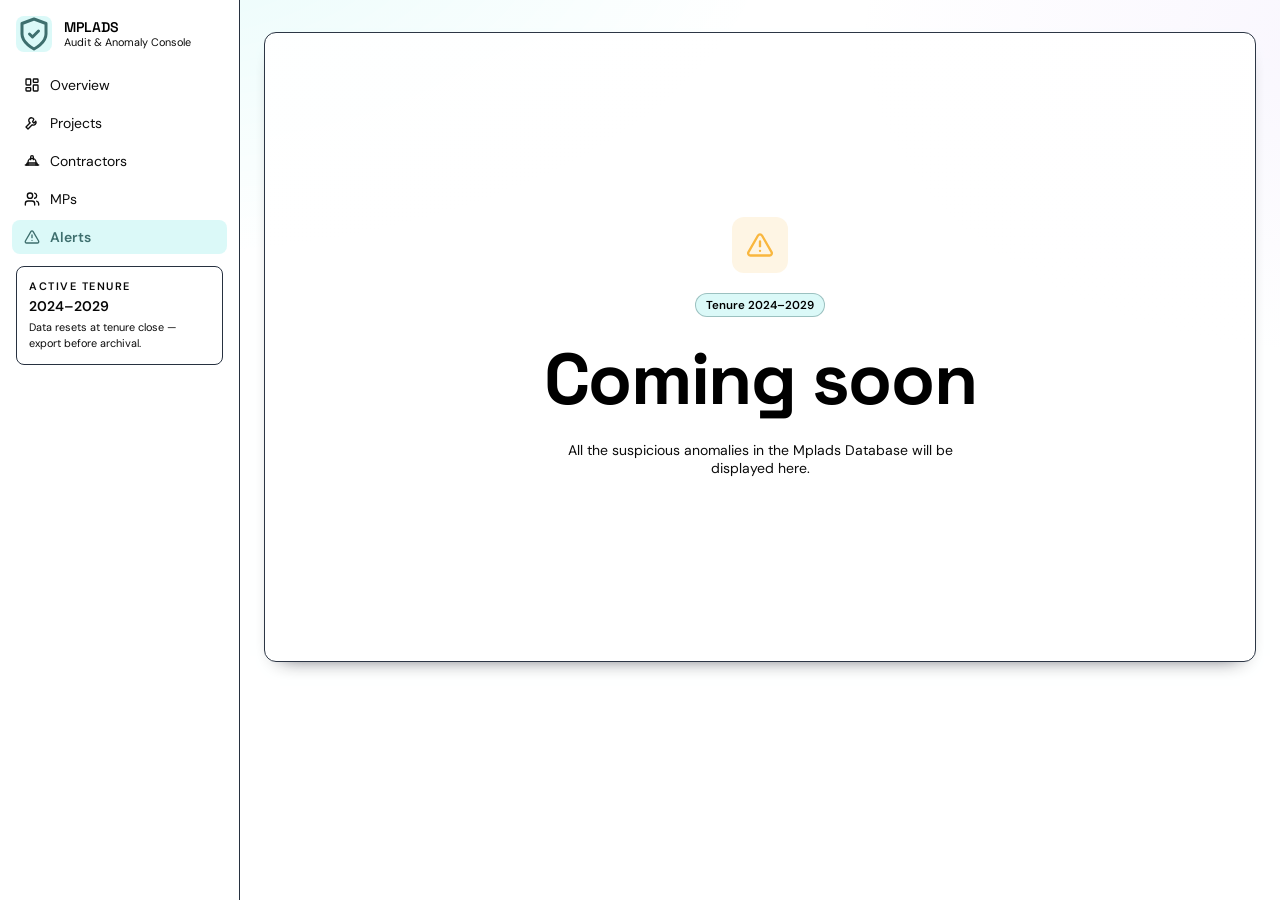
==== alerts.html @ 7af86b16 "Initial commit" ====
<!doctype html>
<html lang="en">
  <head>
    <meta charset="utf-8" />
    <meta name="viewport" content="width=device-width, initial-scale=1" />
    <title>MPs — MPLADS Audit Console (2024–2029)</title>
    <meta
      name="description"
      content="All the suspicious anomalies in the Mplads Database."
    />
    <meta property="og:type" content="website" />
    <meta property="og:title" content="MPLADS MP Profiles" />
    <meta property="og:description" content="Per-MP allocation, spend and delivery profiles — coming soon." />
    <meta name="twitter:card" content="summary_large_image" />
    <link rel="icon" href="assets/favicon.ico" type="image/x-icon" />
    <link rel="preconnect" href="https://fonts.googleapis.com" />
    <link rel="preconnect" href="https://fonts.gstatic.com" crossorigin />
    <link
      rel="stylesheet"
      href="https://fonts.googleapis.com/css2?family=Space+Grotesk:wght@500;600;700&family=DM+Sans:wght@400;500;600&family=IBM+Plex+Mono:wght@500;600&display=swap"
    />
    <link rel="stylesheet" href="css/styles.css" />
  </head>
  <body>
    <script src="js/icons.js"></script>
    <script src="js/data.js"></script>
    <script src="js/export-utils.js"></script>
    <script src="js/components.js"></script>
    <script src="js/layout.js"></script>
    <script src="js/page-comingsoon.js"></script>
    <script>
      document.addEventListener("DOMContentLoaded", () => {
        window.PageComingSoon.renderComingSoon({
          activePage: "alerts.html",
          icon: "alertTriangle",
          iconTone: "caution",
          description: "All the suspicious anomalies in the Mplads Database will be displayed here.",
        });
      });
    </script>
  </body>
</html>
---- css/styles.css ----
/*
 * MPLADS Audit Console design system.
 * Ink-navy console surfaces, cyan/teal signal accents, amber + rose risk scale.
 * Ported from the original Tailwind/oklch theme to plain CSS.
 */

:root {
  --radius: 0.5rem;
  --radius-sm: calc(var(--radius) - 4px);
  --radius-md: calc(var(--radius) - 2px);
  --radius-lg: var(--radius);
  --radius-xl: calc(var(--radius) + 4px);
  --radius-2xl: calc(var(--radius) + 8px);
  --radius-3xl: calc(var(--radius) + 12px);

  --font-display: "Space Grotesk", ui-sans-serif, sans-serif;
  --font-sans: "DM Sans", ui-sans-serif, sans-serif;
  --font-mono: "IBM Plex Mono", ui-monospace, monospace;

  --background: white;
  --foreground: oklch(12.856% 0.00001 271.152);
  --surface: white;
  --surface-raised: White;

  --card: oklch(0.235 0.032 259);
  --card-foreground: oklch(0.95 0.008 250);
  --popover: white;
  --popover-foreground: oklch(0.95 0.008 250);

  --primary: oklch(50.692% 0.0533 193.966);
  --primary-foreground: oklch(0.19 0.032 259);
  --secondary: oklch(0.3 0.032 259);
  --secondary-foreground: oklch(0.93 0.01 250);
  --muted: oklch(0.29 0.028 259);
  --muted-foreground: oklch(14.958% 0.00002 271.152);
  --accent: rgb(237, 236, 236);
  --accent-foreground: oklch(0.95 0.008 250);
  --destructive: oklch(0.63 0.2 22);
  --destructive-foreground: oklch(0.98 0.005 250);

  --border: oklch(0.33 0.03 259);
  --input: oklch(0.32 0.03 259);
  --ring: oklch(0.79 0.14 190);

  --signal: oklch(0.79 0.14 190);
  --signal-soft: oklch(0.79 0.14 190 / 14%);
  --caution: oklch(0.82 0.15 78);
  --caution-soft: oklch(0.82 0.15 78 / 14%);
  --risk: red;
  --risk-soft: oklch(0.68 0.19 12 / 14%);
  --good: oklch(80.478% 0.24918 145.288);
  --good-soft: oklch(0.78 0.16 158 / 14%);
  --violet: oklch(0.73 0.13 239.09);

  --sidebar: white;
  --sidebar-foreground: oklch(0.93 0.01 250);
  --sidebar-primary: oklch(0.79 0.14 190);
  --sidebar-primary-foreground: oklch(0.19 0.032 259);
  --sidebar-accent: oklch(0.29 0.03 259);
  --sidebar-accent-foreground: oklch(0.95 0.008 250);
  --sidebar-border: oklch(0.31 0.03 259);
  --sidebar-ring: oklch(0.79 0.14 190);

  --gradient-rail: linear-gradient(180deg, var(--signal) 0%, var(--good) 45%, var(--caution) 75%, var(--risk) 100%);
  --shadow-console: 0px 10px 20px -16px oklch(0.1 0.04 259 / 90%);
  --shadow-console-hover: 0px 9px 25px -10px oklch(0.1 0.04 259 / 90%);
  --glow-signal: 0 0 0 1px oklch(0.79 0.14 190 / 35%), 0 12px 34px -18px oklch(0.79 0.14 190 / 55%);
}

* {
  box-sizing: border-box;
  border-color: var(--border);
}

html,
body {
  margin: 0;
  padding: 0;
}

body {
  background-color: var(--background);
  /* color: var(--foreground); */
  font-family: var(--font-sans);
  background-image: radial-gradient(900px 500px at 12% -10%, oklch(0.79 0.14 190 / 9%), transparent 70%),
    radial-gradient(700px 460px at 105% 4%, oklch(0.72 0.14 300 / 8%), transparent 70%);
  background-attachment: fixed;
  min-height: 100vh;
  -webkit-font-smoothing: antialiased;
}

h1,
h2,
h3,
h4 {
  font-family: var(--font-display);
  letter-spacing: -0.015em;
  margin: 0;
}

p {
  margin: 0;
}

a {
  color: inherit;
  text-decoration: none;
}

button {
  font: inherit;
  color: inherit;
}

svg {
  display: block;
}

/* ---------- layout shell ---------- */

.app-shell {
  min-height: 100vh;
}

@media (min-width: 1024px) {
  .app-shell {
    display: flex;
  }
}

.sidebar {
  position: sticky;
  top: 0;
  z-index: 30;
  border-bottom: 1px solid var(--sidebar-border);
  background: color-mix(in oklab, var(--sidebar) 95%, transparent);
  backdrop-filter: blur(8px);
}

@media (min-width: 1024px) {
  .sidebar {
    height: 100vh;
    width: 15rem;
    flex-shrink: 0;
    border-bottom: none;
    border-right: 1px solid var(--sidebar-border);
  }
}

.sidebar-brand {
  display: flex;
  align-items: center;
  gap: 0.75rem;
  padding: 1rem;
}

.sidebar-brand-icon {
  display: grid;
  place-items: center;
  width: 2.25rem;
  height: 2.25rem;
  border-radius: var(--radius-lg);
  background: var(--signal-soft);
  color: var(--primary);
}

.sidebar-brand-title {
  font-family: var(--font-display);
  font-size: 0.875rem;
  font-weight: 600;
  line-height: 1.2;
}

.sidebar-brand-sub {
  font-size: 0.68rem;
  color: var(--muted-foreground);
}

.sidebar-nav {
  display: flex;
  gap: 0.25rem;
  overflow-x: auto;
  padding: 0 0.75rem 0.75rem;
}

@media (min-width: 1024px) {
  .sidebar-nav {
    flex-direction: column;
    overflow-x: visible;
  }
}

.sidebar-link {
  display: flex;
  flex-shrink: 0;
  align-items: center;
  gap: 0.625rem;
  border-radius: var(--radius-lg);
  padding: 0.5rem 0.75rem;
  font-size: 0.875rem;
  color: var(--muted-foreground);
  transition: background-color 150ms ease, color 150ms ease;
}

.sidebar-link:hover {
  background: var(--accent);
  color: var(--foreground);
}

.sidebar-link.active {
  background: var(--signal-soft);
  color: var(--primary) !important;
  font-weight: 600;
}

.sidebar-link svg {
  width: 1rem;
  height: 1rem;
}

.sidebar-tenure {
  display: none;
  padding: 0 1rem 1rem;
}

@media (min-width: 1024px) {
  .sidebar-tenure {
    display: block;
  }
}

.sidebar-tenure-box {
  border-radius: var(--radius-lg);
  border: 1px solid var(--sidebar-border);
  background: color-mix(in oklab, var(--surface) 60%, transparent);
  padding: 0.75rem;
}

.main-content {
  min-width: 0;
  flex: 1;
}

.page {
  margin: 0 auto;
  max-width: 1500px;
  padding: 1.5rem 1rem;
}

@media (min-width: 640px) {
  .page {
    padding-left: 1.5rem;
    padding-right: 1.5rem;
  }
}

@media (min-width: 1024px) {
  .page {
    padding-top: 2rem;
    padding-bottom: 2rem;
  }
}

/* ---------- primitives ---------- */

.console-card {
  background: linear-gradient(160deg, color-mix(in oklab, var(--surface-raised) 92%, transparent), var(--surface));
  border: 1px solid var(--border);
  border-radius: var(--radius-xl);
  box-shadow: var(--shadow-console);
  transition: transform 180ms ease, box-shadow 220ms ease, border-color 180ms ease;
}

.console-card-hover:hover {
  transform: scale(1.02);
  border-color: color-mix(in oklab, var(--signal) 45%, var(--border));
  box-shadow: var(--shadow-console-hover);
}


.metric-figure {
  font-family: var(--font-mono);
  font-variant-numeric: tabular-nums;
  letter-spacing: -0.02em;
}

.label-caps {
  text-transform: uppercase;
  letter-spacing: 0.14em;
  font-size: 0.68rem;
  font-weight: 600;
  color: var(--muted-foreground);
}

.badge {
  display: inline-flex;
  align-items: center;
  border-radius: 9999px;
  border: 1px solid var(--border);
  padding: 0.2rem 0.65rem;
  font-size: 0.72rem;
  font-weight: 600;
}

.badge-signal {
  border-color: color-mix(in oklab, var(--primary) 40%, transparent);
  background: var(--signal-soft);
  color: black;
}

.btn {
  display: inline-flex;
  align-items: center;
  justify-content: center;
  gap: 0.5rem;
  border-radius: var(--radius-md);
  font-size: 0.875rem;
  font-weight: 500;
  padding: 0.5rem 1rem;
  border: 1px solid transparent;
  cursor: pointer;
  transition: opacity 150ms ease, background-color 150ms ease, border-color 150ms ease, color 150ms ease;
  background: none;
}

.btn-primary {
  background: var(--primary);
  color: var(--primary-foreground);
}

.btn-primary:hover {
  opacity: 0.9;
}

.btn-outline {
  border-color: var(--border);
  background: color-mix(in oklab, var(--surface-raised) 70%, transparent);
  color: var(--foreground);
}

.btn-outline:hover {
  border-color: color-mix(in oklab, var(--primary) 60%, var(--border));
  background: var(--surface-raised);
}

.btn-ghost {
  background: transparent;
  color: var(--foreground);
}

.btn-ghost:hover {
  background: var(--accent);
}

.btn-sm {
  padding: 0.4rem 0.75rem;
  font-size: 0.8rem;
}

/* ---------- stat card ---------- */

.stat-card {
  position: relative;
  overflow: hidden;
  padding: 1.25rem;
}

.stat-card-top {
  display: flex;
  align-items: flex-start;
  justify-content: space-between;
  gap: 0.75rem;
}

.stat-card-value {
  margin-top: 0.5rem;
  font-size: 1.7rem;
  font-weight: 600;
}

.stat-card-sub {
  margin-top: 0.25rem;
  font-size: 0.875rem;
  color: color-mix(in oklab, var(--foreground) 80%, transparent);
}

.stat-card-note {
  margin-top: 0.75rem;
  font-size: 0.75rem;
  line-height: 1.5;
  color: var(--muted-foreground);
}

.stat-card-icon {
  display: grid;
  place-items: center;
  flex-shrink: 0;
  width: 2.5rem;
  height: 2.5rem;
  border-radius: var(--radius-lg);
}

.stat-card-icon svg {
  width: 1.25rem;
  height: 1.25rem;
}

.stat-card-bar-track {
  margin-top: 1rem;
  height: 0.375rem;
  overflow: hidden;
  border-radius: 9999px;
  background: var(--muted);
}

.stat-card-bar-fill {
  height: 100%;
  border-radius: 9999px;
  transition: width 700ms ease;
}

.tone-signal-chip {
  background: var(--signal-soft);
  color: var(--primary);
}

.tone-signal-value {
  color: #7c57f0;
}

.tone-signal-bar {
  background: var(--signal);
}

.tone-good-chip {
  background: var(--good-soft);
  color: var(--good);
}

.tone-good-value {
  color: var(--good);
}

.tone-good-bar {
  background: var(--good);
}

.tone-caution-chip {
  background: var(--caution-soft);
  color: var(--caution);
}

.tone-caution-value {
  color: var(--caution);
}

.tone-caution-bar {
  background: var(--caution);
}

.tone-risk-chip {
  background: var(--risk-soft);
  color: var(--risk);
}

.tone-risk-value {
  color: var(--risk);
}

.tone-risk-bar {
  background: var(--risk);
}

.tone-violet-chip {
  background: var(--accent);
  color: var(--violet);
}

.tone-violet-value {
  color: var(--violet);
}

.tone-violet-bar {
  background: var(--violet);
}

/* ---------- typeahead ---------- */

.typeahead {
  position: relative;
}

.typeahead-input-wrap {
  position: relative;
}

.typeahead-icon {
  position: absolute;
  left: 0.75rem;
  top: 50%;
  transform: translateY(-50%);
  width: 1rem;
  height: 1rem;
  color: var(--primary);
  pointer-events: none;
}

.typeahead-input {
  width: 100%;
  height: 2.75rem;
  border-radius: var(--radius-md);
  border: 1px solid var(--border);
  background: color-mix(in oklab, var(--surface-raised) 60%, transparent);
  color: var(--foreground);
  padding: 0 2.25rem 0 2.25rem;
  font-size: 0.875rem;
  outline: none;
}

.typeahead-input::placeholder {
  color: var(--muted-foreground);
}

.typeahead-input:focus-visible {
  box-shadow: 0 0 0 2px color-mix(in oklab, var(--primary) 50%, transparent);
  border-color: var(--primary);
}

.typeahead-clear {
  position: absolute;
  right: 0.5rem;
  top: 50%;
  transform: translateY(-50%);
  border-radius: var(--radius-md);
  padding: 0.35rem;
  color: var(--muted-foreground);
  background: transparent;
  border: none;
  cursor: pointer;
  display: grid;
  place-items: center;
}

.typeahead-clear:hover {
  background: var(--muted);
  color: var(--foreground);
}

.typeahead-clear svg {
  width: 0.875rem;
  height: 0.875rem;
}

.typeahead-results {
  position: absolute;
  z-index: 40;
  margin-top: 0.5rem;
  width: 100%;
  overflow: hidden;
  border-radius: var(--radius-lg);
  border: 1px solid var(--border);
  background: var(--popover);
  box-shadow: var(--shadow-console);
}

.typeahead-results-inner {
  max-height: 16rem;
  overflow-y: auto;
  padding: 0.25rem 0;
}

.typeahead-empty {
  padding: 1rem 0.75rem;
  font-size: 0.875rem;
  color: var(--muted-foreground);
}

.typeahead-option {
  display: flex;
  width: 100%;
  align-items: center;
  justify-content: space-between;
  gap: 0.75rem;
  padding: 0.5rem 0.75rem;
  text-align: left;
  font-size: 0.875rem;
  background: transparent;
  border: none;
  cursor: pointer;
  transition: background-color 150ms ease;
}

.typeahead-option:hover {
  background: var(--accent);
}

.typeahead-option.selected {
  background: var(--signal-soft);
  color: var(--primary);
}

.typeahead-option-label {
  overflow: hidden;
  text-overflow: ellipsis;
  white-space: nowrap;
}

.typeahead-option-hint {
  flex-shrink: 0;
  font-family: var(--font-mono);
  font-size: 0.75rem;
  color: var(--muted-foreground);
}

/* ---------- export menu ---------- */

.export-menu {
  position: relative;
  display: inline-block;
}

.export-menu-panel {
  position: absolute;
  right: 0;
  top: calc(100% + 0.4rem);
  z-index: 40;
  width: 14rem;
  overflow: hidden;
  border-radius: var(--radius-lg);
  border: 1px solid var(--border);
  background: var(--popover);
  box-shadow: var(--shadow-console);
  padding: 0.25rem;
  display: none;
}

.export-menu.open .export-menu-panel {
  display: block;
}

.export-menu-label {
  padding: 0.5rem 0.6rem 0.35rem;
}

.export-menu-sep {
  height: 1px;
  background: var(--border);
  margin: 0.25rem 0;
}

.export-menu-item {
  display: flex;
  width: 100%;
  align-items: center;
  gap: 0.6rem;
  border-radius: var(--radius-sm);
  padding: 0.5rem 0.6rem;
  font-size: 0.85rem;
  background: transparent;
  border: none;
  cursor: pointer;
  text-align: left;
}

.export-menu-item:hover {
  background: var(--accent);
}

.export-menu-item svg {
  width: 1rem;
  height: 1rem;
  color: var(--primary);
}

/* ---------- toast ---------- */

.toast-stack {
  position: fixed;
  bottom: 1.25rem;
  right: 1.25rem;
  z-index: 100;
  display: flex;
  flex-direction: column;
  gap: 0.5rem;
}

.toast {
  min-width: 15rem;
  max-width: 22rem;
  border-radius: var(--radius-lg);
  border: 1px solid var(--border);
  background: var(--popover);
  box-shadow: var(--shadow-console);
  padding: 0.75rem 1rem;
  font-size: 0.85rem;
  animation: toast-in 180ms ease;
}

.toast strong {
  display: block;
  font-weight: 600;
}

.toast span {
  color: var(--muted-foreground);
  font-size: 0.78rem;
}

@keyframes toast-in {
  from {
    opacity: 0;
    transform: translateY(8px);
  }

  to {
    opacity: 1;
    transform: translateY(0);
  }
}

/* ---------- generic layout helpers ---------- */

.header-card {
  position: relative;
  overflow: hidden;
  padding: 1.5rem 1.5rem;
}

@media (min-width: 640px) {
  .header-card {
    padding: 1.75rem;
  }
}

.header-card-content {
  display: flex;
  flex-wrap: wrap;
  align-items: flex-end;
  justify-content: space-between;
  gap: 1rem;
  padding-left: 0.75rem;
}

.header-title {
  margin-top: 0.75rem;
  font-size: 1.9rem;
  font-weight: 700;
}

@media (min-width: 640px) {
  .header-title {
    font-size: 2.4rem;
  }
}

.header-title-sub {
  margin-left: 0.75rem;
  font-size: 1.25rem;
  color: var(--muted-foreground);
}

.header-desc {
  margin-top: 0.5rem;
  max-width: 42rem;
  font-size: 0.875rem;
  color: var(--muted-foreground);
}

.scope-box {
  border-radius: var(--radius-lg);
  border: 1px solid var(--border);
  background: color-mix(in oklab, var(--surface) 70%, transparent);
  padding: 0.75rem 1rem;
}

.scope-box-value {
  margin-top: 0.25rem;
  max-width: 16rem;
  overflow: hidden;
  text-overflow: ellipsis;
  white-space: nowrap;
  font-size: 0.875rem;
  font-weight: 600;
  color: var(--primary);
}

.section {
  margin-top: 1.5rem;
}

.grid-stats {
  margin-top: 1rem;
  display: grid;
  gap: 1rem;
  grid-template-columns: 1fr;
}

@media (min-width: 640px) {
  .grid-stats {
    grid-template-columns: repeat(2, 1fr);
  }
}

@media (min-width: 1280px) {
  .grid-stats {
    grid-template-columns: repeat(4, 1fr);
  }
}

.grid-charts {
  margin-top: 1.5rem;
  display: grid;
  gap: 1rem;
}

@media (min-width: 1280px) {
  .grid-charts {
    grid-template-columns: repeat(2, 1fr);
  }
}

.panel {
  padding: 1.25rem;
}

.panel-search-row {
  display: flex;
  flex-wrap: wrap;
  align-items: flex-end;
  justify-content: space-between;
  gap: 1rem;
}

.panel-search-grid {
  width: 100%;
  display: grid;
  gap: 1rem;
  grid-template-columns: 1fr;
}

@media (min-width: 640px) {
  .panel-search-grid {
    grid-template-columns: repeat(2, 1fr);
    max-width: 42rem;
  }
}

.chart-section {
  padding: 1.25rem;
}

.chart-header {
  display: flex;
  flex-wrap: wrap;
  align-items: flex-start;
  justify-content: space-between;
  gap: 0.75rem;
}

.chart-title {
  font-size: 1.125rem;
  font-weight: 600;
}

.chart-caption {
  margin-top: 0.25rem;
  font-size: 0.75rem;
  color: var(--muted-foreground);
}

.series-toggles {
  margin-top: 1rem;
  display: flex;
  flex-wrap: wrap;
  gap: 0.5rem;
}

.series-toggle {
  display: flex;
  align-items: center;
  gap: 0.5rem;
  border-radius: 9999px;
  border: 1px solid var(--border);
  padding: 0.35rem 0.75rem;
  font-size: 0.75rem;
  font-weight: 500;
  background: transparent;
  color: var(--muted-foreground);
  cursor: pointer;
  transition: background-color 150ms ease, color 150ms ease, border-color 150ms ease;
}

.series-toggle:hover {
  color: var(--foreground);
}

.series-toggle.on {
  border-color: color-mix(in oklab, var(--primary) 50%, transparent);
  background: var(--signal-soft);
  color: var(--foreground);
}

.series-swatch {
  width: 0.625rem;
  height: 0.625rem;
  border-radius: 2px;
  background: var(--muted-foreground);
}

.chart-canvas-wrap {
  position: relative;
  margin-top: 1rem;
  height: 340px;
  width: 100%;
}

.chart-canvas-wrap.timeline {
  height: 320px;
}

.chart-stats-row {
  margin-top: 0.5rem;
  display: grid;
  grid-template-columns: repeat(3, 1fr);
  gap: 0.75rem;
  border-radius: var(--radius-lg);
  border: 1px solid var(--border);
  background: color-mix(in oklab, var(--surface) 70%, transparent);
  padding: 0.75rem;
  text-align: center;
}

.chart-stats-row p:first-child {
  margin-bottom: 0.15rem;
}

.chart-stats-value {
  margin-top: 0.25rem;
  font-size: 0.875rem;
  font-weight: 600;
}

.chart-empty-overlay {
  position: absolute;
  inset: 0;
  display: grid;
  place-items: center;
}

.chart-empty-box {
  border-radius: var(--radius-lg);
  border: 1px solid var(--border);
  background: color-mix(in oklab, var(--surface) 90%, transparent);
  padding: 1rem 1.25rem;
  text-align: center;
}

.chart-empty-box p:first-child {
  font-size: 0.875rem;
  font-weight: 600;
}

.chart-empty-box p:last-child {
  margin-top: 0.25rem;
  font-size: 0.75rem;
  color: var(--muted-foreground);
}

.faded {
  opacity: 0.35;
  filter: grayscale(1) saturate(0);
}

.filters-row {
  display: flex;
  align-items: center;
  gap: 0.5rem;
}

.filters-row svg {
  width: 1rem;
  height: 1rem;
  color: var(--primary);
}

.filters-grid {
  margin-top: 1rem;
  display: grid;
  gap: 1rem;
  grid-template-columns: 1fr;
}

@media (min-width: 1024px) {
  .filters-grid {
    grid-template-columns: repeat(4, 1fr);
  }
}

.segmented {
  margin-bottom: 0.5rem;
  display: flex;
  border-radius: var(--radius-lg);
  border: 1px solid var(--border);
  background: color-mix(in oklab, var(--surface-raised) 70%, transparent);
  padding: 0.25rem;
}

.segmented button {
  flex: 1;
  border-radius: var(--radius-md);
  padding: 0.35rem 0.5rem;
  font-size: 0.75rem;
  font-weight: 500;
  background: transparent;
  border: none;
  cursor: pointer;
  color: var(--muted-foreground);
  transition: background-color 150ms ease, color 150ms ease;
}

.segmented button.active {
  background: var(--signal-soft);
  color: var(--primary);
}

.active-query-row {
  margin-top: 1rem;
  display: flex;
  flex-wrap: wrap;
  align-items: center;
  gap: 0.5rem;
  font-size: 0.75rem;
  color: var(--muted-foreground);
}

.active-query-code {
  border-radius: var(--radius-sm);
  background: var(--surface-raised);
  padding: 0.25rem 0.5rem;
  font-family: var(--font-mono);
  font-size: 0.7rem;
  color: var(--primary);
}

.table-section {
  margin-top: 1.5rem;
  overflow: hidden;
}

.table-section-header {
  display: flex;
  flex-wrap: wrap;
  align-items: center;
  justify-content: space-between;
  gap: 0.75rem;
  border-bottom: 1px solid var(--border);
  padding: 1.25rem;
}

.table-section-title {
  font-size: 1.125rem;
  font-weight: 600;
}

.table-section-sub {
  margin-top: 0.25rem;
  font-size: 0.75rem;
  color: var(--muted-foreground);
}

.table-scroll {
  max-height: 640px;
  overflow: auto;
}

table.data-table {
  width: 100%;
  border-collapse: collapse;
  font-size: 0.875rem;
}

.data-table thead {
  position: sticky;
  top: 0;
  z-index: 10;
  background: var(--surface-raised);
}

.data-table th {
  text-align: left;
  white-space: nowrap;
  padding: 0.6rem 0.85rem;
  border-right: 1px solid var(--border);
  border-bottom: 1px solid var(--border);
}

.data-table th:last-child {
  border-right: none;
}

.data-table td {
  padding: 0.6rem 0.85rem;
  border-right: 1px solid color-mix(in oklab, var(--border) 60%, transparent);
  border-bottom: 1px solid var(--border);
  vertical-align: top;
}

.data-table td:last-child {
  border-right: none;
}

.data-table tbody tr {
  transition: background-color 150ms ease;
}

.data-table tbody tr:hover {
  background: color-mix(in oklab, var(--accent) 50%, transparent);
}

.data-table .row-title {
  font-weight: 500;
}

.data-table .row-id {
  font-size: 0.7rem;
  color: var(--muted-foreground);
}

.data-table .row-district {
  font-size: 0.7rem;
  color: var(--muted-foreground);
}

.pill {
  border-radius: 9999px;
  border: 1px solid var(--border);
  padding: 0.15rem 0.55rem;
  font-size: 0.68rem;
  white-space: nowrap;
}

.pill-good {
    background: oklch(0.88 0.22 156.73 / 0.64);
    color: oklch(0 0 0);
}

.pill-caution {
  background: oklch(0.82 0.15 78 / 0.44);
  color: oklch(0.14 0.03 91.1);
}

.pill-muted {
  background: oklch(0.95 0.17 112.23 / 0.4);
  color: var(--muted-foreground);
}

.pill-risk {
    background: oklch(0.65 0.3 24.57 / 0.81);
    color: #020000;
}

/* ---------- coming soon ---------- */

.coming-soon {
  position: relative;
  display: flex;
  min-height: 70vh;
  flex-direction: column;
  align-items: center;
  justify-content: center;
  overflow: hidden;
  padding: 2rem;
  text-align: center;
}

.coming-soon-icon {
  display: grid;
  place-items: center;
  width: 3.5rem;
  height: 3.5rem;
  border-radius: var(--radius-xl);
}

.coming-soon-icon svg {
  width: 1.75rem;
  height: 1.75rem;
}

.coming-soon h1 {
  margin-top: 1rem;
  font-size: 3rem;
  font-weight: 700;
  letter-spacing: -0.02em;
}

@media (min-width: 640px) {
  .coming-soon h1 {
    font-size: 4.5rem;
  }
}

.coming-soon p.desc {
  margin-top: 1rem;
  max-width: 28rem;
  font-size: 0.875rem;
  color: var(--muted-foreground);
}

.rail-top {
  position: absolute;
  inset-inline: 0;
  top: 0;
  height: 0.375rem;
}

.rail-left {
  position: absolute;
  inset-block: 0;
  left: 0;
  width: 0.375rem;
}

/* ---------- misc ---------- */

.hidden {
  display: none !important;
}

::-webkit-scrollbar {
  width: 10px;
  height: 10px;
}

::-webkit-scrollbar-track {
  background: transparent;
}

::-webkit-scrollbar-thumb {
  background: var(--border);
  border-radius: 999px;
}

@media print {

  .sidebar,
  .export-menu,
  .toast-stack {
    display: none !important;
  }
}
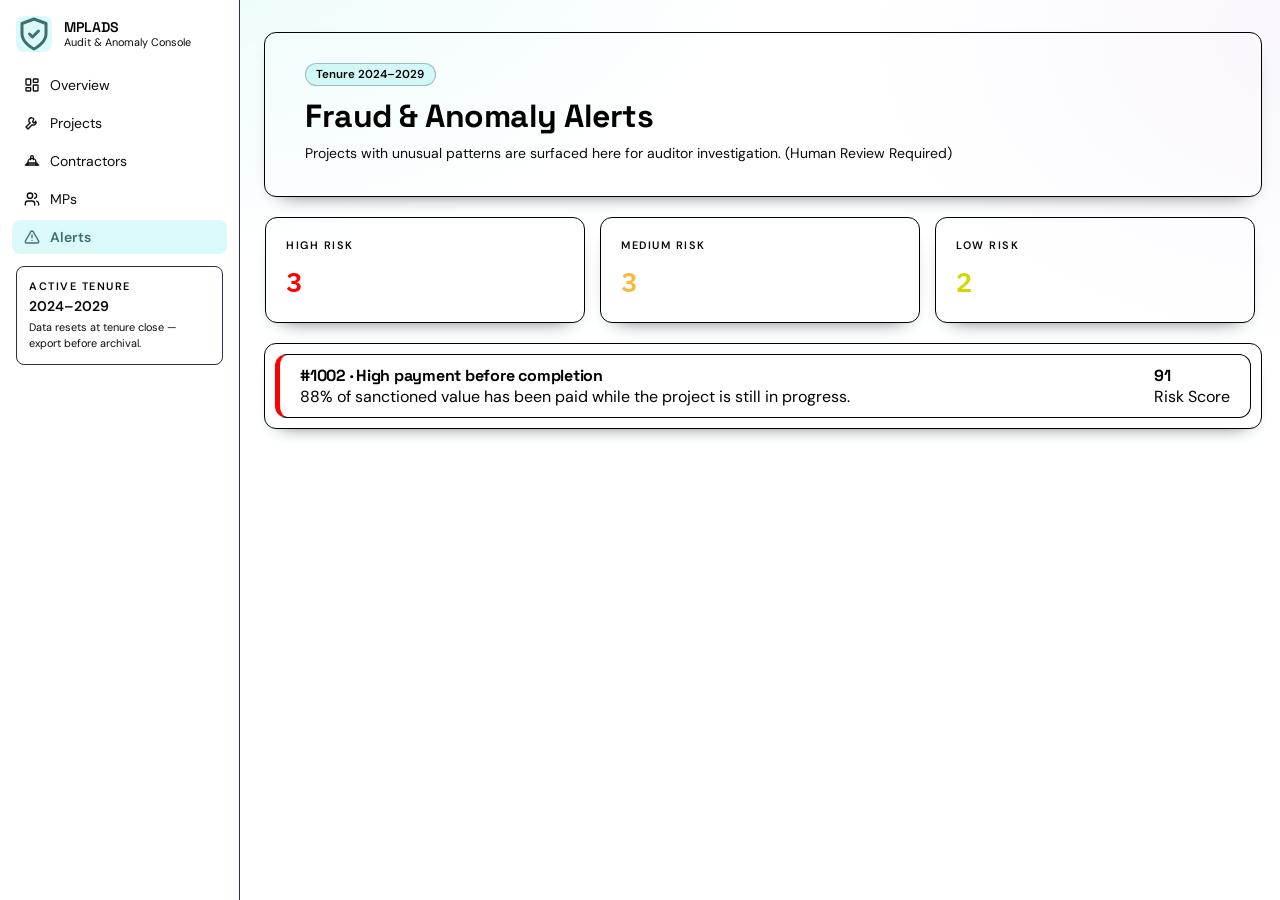
==== commit 8cac2553: "Updated" ====
--- a/alerts.html
+++ b/alerts.html
@@ -12,7 +12,6 @@
     <meta property="og:title" content="MPLADS MP Profiles" />
     <meta property="og:description" content="Per-MP allocation, spend and delivery profiles — coming soon." />
     <meta name="twitter:card" content="summary_large_image" />
-    <link rel="icon" href="assets/favicon.ico" type="image/x-icon" />
     <link rel="preconnect" href="https://fonts.googleapis.com" />
     <link rel="preconnect" href="https://fonts.gstatic.com" crossorigin />
     <link
@@ -27,7 +26,7 @@
     <script src="js/export-utils.js"></script>
     <script src="js/components.js"></script>
     <script src="js/layout.js"></script>
-    <script src="js/page-comingsoon.js"></script>
+    <script src="js/page-alerts.js"></script>
     <script>
       document.addEventListener("DOMContentLoaded", () => {
         window.PageComingSoon.renderComingSoon({
--- a/css/styles.css
+++ b/css/styles.css
@@ -1247,4 +1247,4 @@
   .toast-stack {
     display: none !important;
   }
-}+}
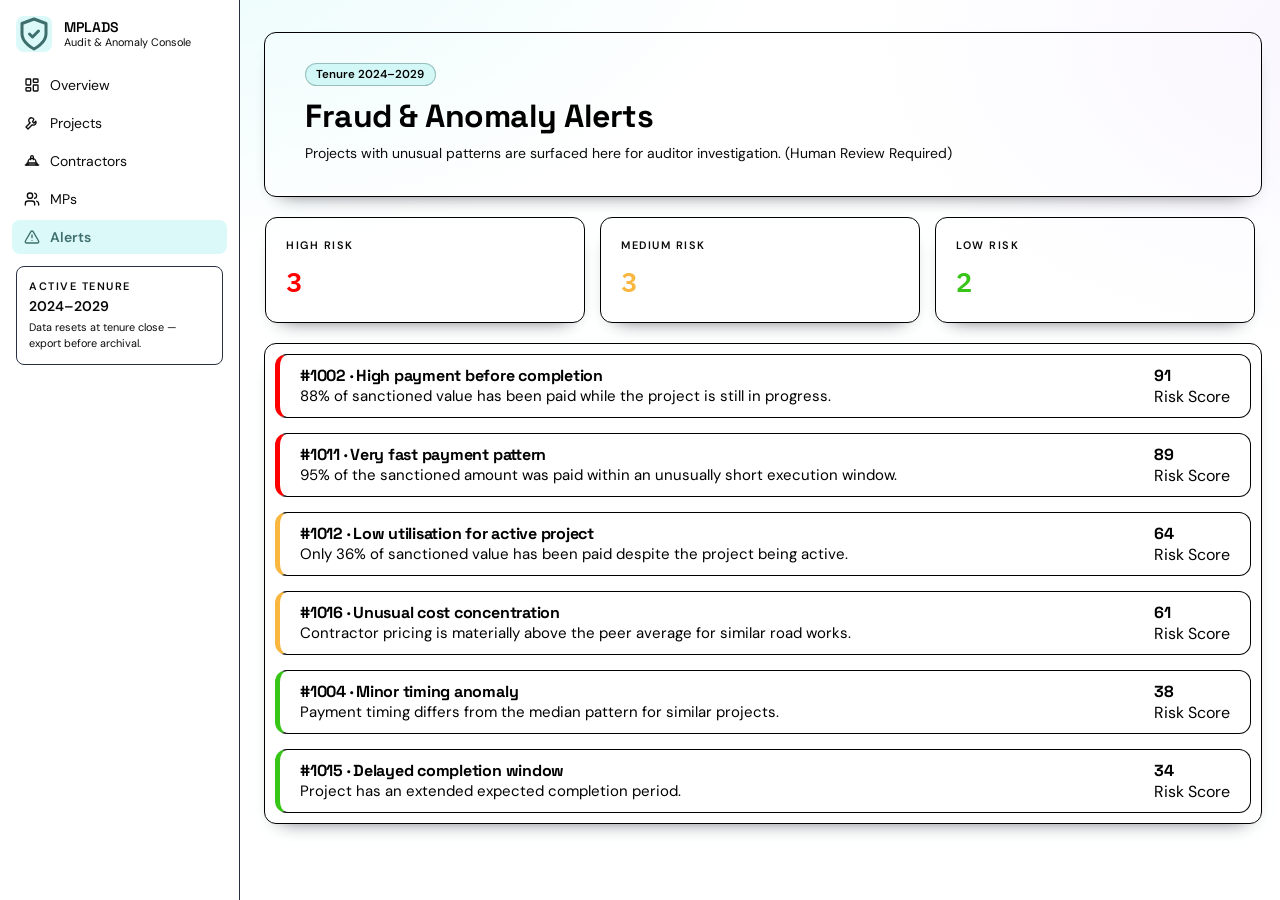
==== commit a8e797db: "abcd" ====
--- a/alerts.html
+++ b/alerts.html
@@ -3,7 +3,7 @@
   <head>
     <meta charset="utf-8" />
     <meta name="viewport" content="width=device-width, initial-scale=1" />
-    <title>MPs — MPLADS Audit Console (2024–2029)</title>
+    <title>MPLADS Audit Console (2024–2029)</title>
     <meta
       name="description"
       content="All the suspicious anomalies in the Mplads Database."
